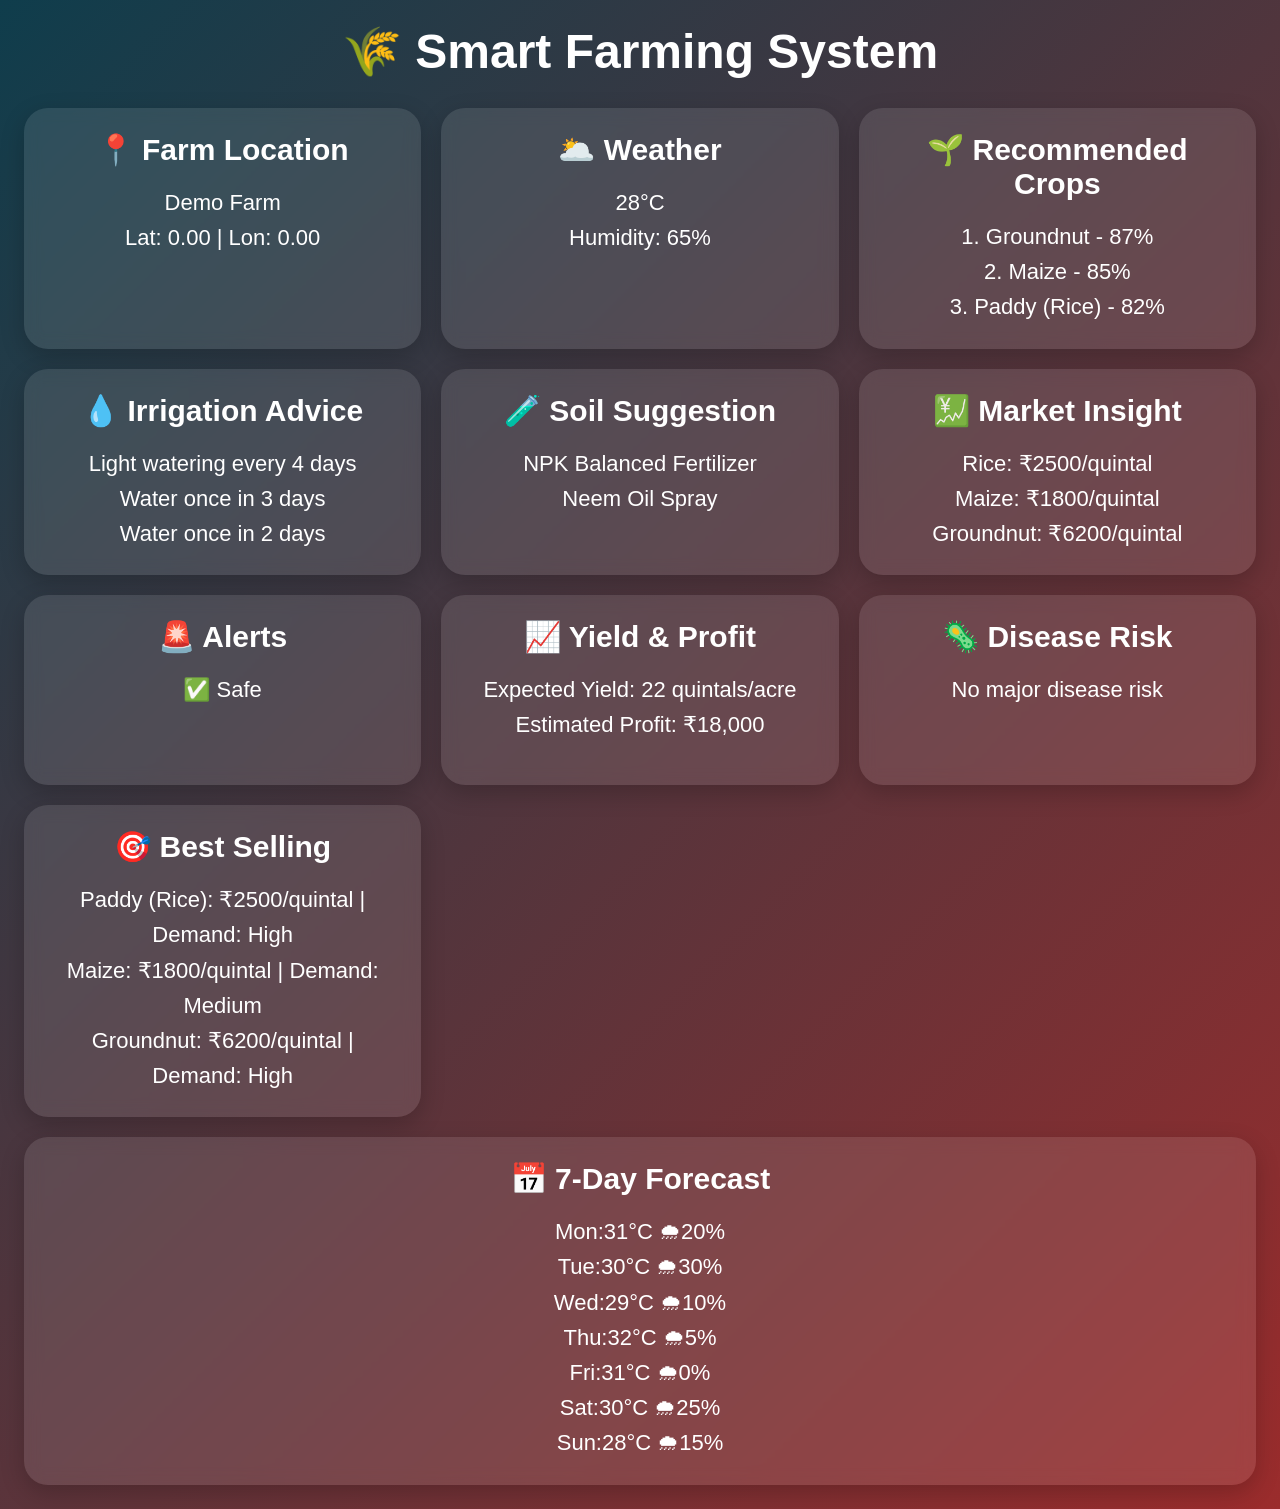
==== dashboard.html @ 463a54d7 "Add files via upload" ====
<!DOCTYPE html>
<html lang="en">
<head>
  <meta charset="UTF-8" />
  <meta name="viewport" content="width=device-width, initial-scale=1.0" />
  <title>Smart Farming Dashboard</title>
  <link rel="stylesheet" href="style.css" />
</head>
<body>
  <div class="wrap">
    <div class="top"><h1>🌾 Smart Farming System</h1></div>
    <div class="grid">
      <div class="card"><h2>📍 Farm Location</h2><p id="location">Detecting...</p></div>
      <div class="card"><h2>🌥️ Weather</h2><p id="weather">Loading...</p></div>
      <div class="card"><h2>🌱 Recommended Crops</h2><p id="crop">Calculating...</p></div>
      <div class="card"><h2>💧 Irrigation Advice</h2><p id="irrigation">Waiting...</p></div>
      <div class="card"><h2>🧪 Soil Suggestion</h2><p id="soil"></p></div>
      <div class="card"><h2>💹 Market Insight</h2><p id="market"></p></div>
      <div class="card"><h2>🚨 Alerts</h2><p id="alerts"></p></div>
      <div class="card"><h2>📈 Yield & Profit</h2><p id="yield"></p></div>
      <div class="card"><h2>🦠 Disease Risk</h2><p id="disease"></p></div>
      <div class="card"><h2>🎯 Best Selling</h2><p id="bestSell"></p></div>
      <div class="card full"><h2>📅 7-Day Forecast</h2><p id="forecast">Loading...</p></div>
    </div>
  </div>

  <script src="data.js"></script>
  <script src="script.js"></script>
</body>
</html>
---- style.css ----
*{box-sizing:border-box}
body{margin:0;font-family:Arial,sans-serif;color:#fff;background:linear-gradient(135deg,#0f3d4c,#9b2c2c);min-height:100vh}
.wrap{padding:24px;text-align:center}
.top h1{font-size:48px;margin:0}
.grid{display:grid;grid-template-columns:repeat(3,1fr);gap:20px;margin-top:28px}
.card{background:rgba(255,255,255,.1);backdrop-filter:blur(8px);border-radius:24px;padding:24px;min-height:190px;box-shadow:0 8px 24px rgba(0,0,0,.2)}
.card h2{margin:0 0 18px;font-size:30px}
.card p{font-size:22px;line-height:1.6;white-space:pre-line;margin:0}
.full{grid-column:1/-1}
.language-buttons button{margin:10px;padding:15px 30px;font-size:20px;border:none;border-radius:12px;cursor:pointer;background:#2e8b57;color:#fff;transition:0.3s}
.language-buttons button:hover{background:#3cb371}
@media(max-width:900px){.grid{grid-template-columns:1fr}}
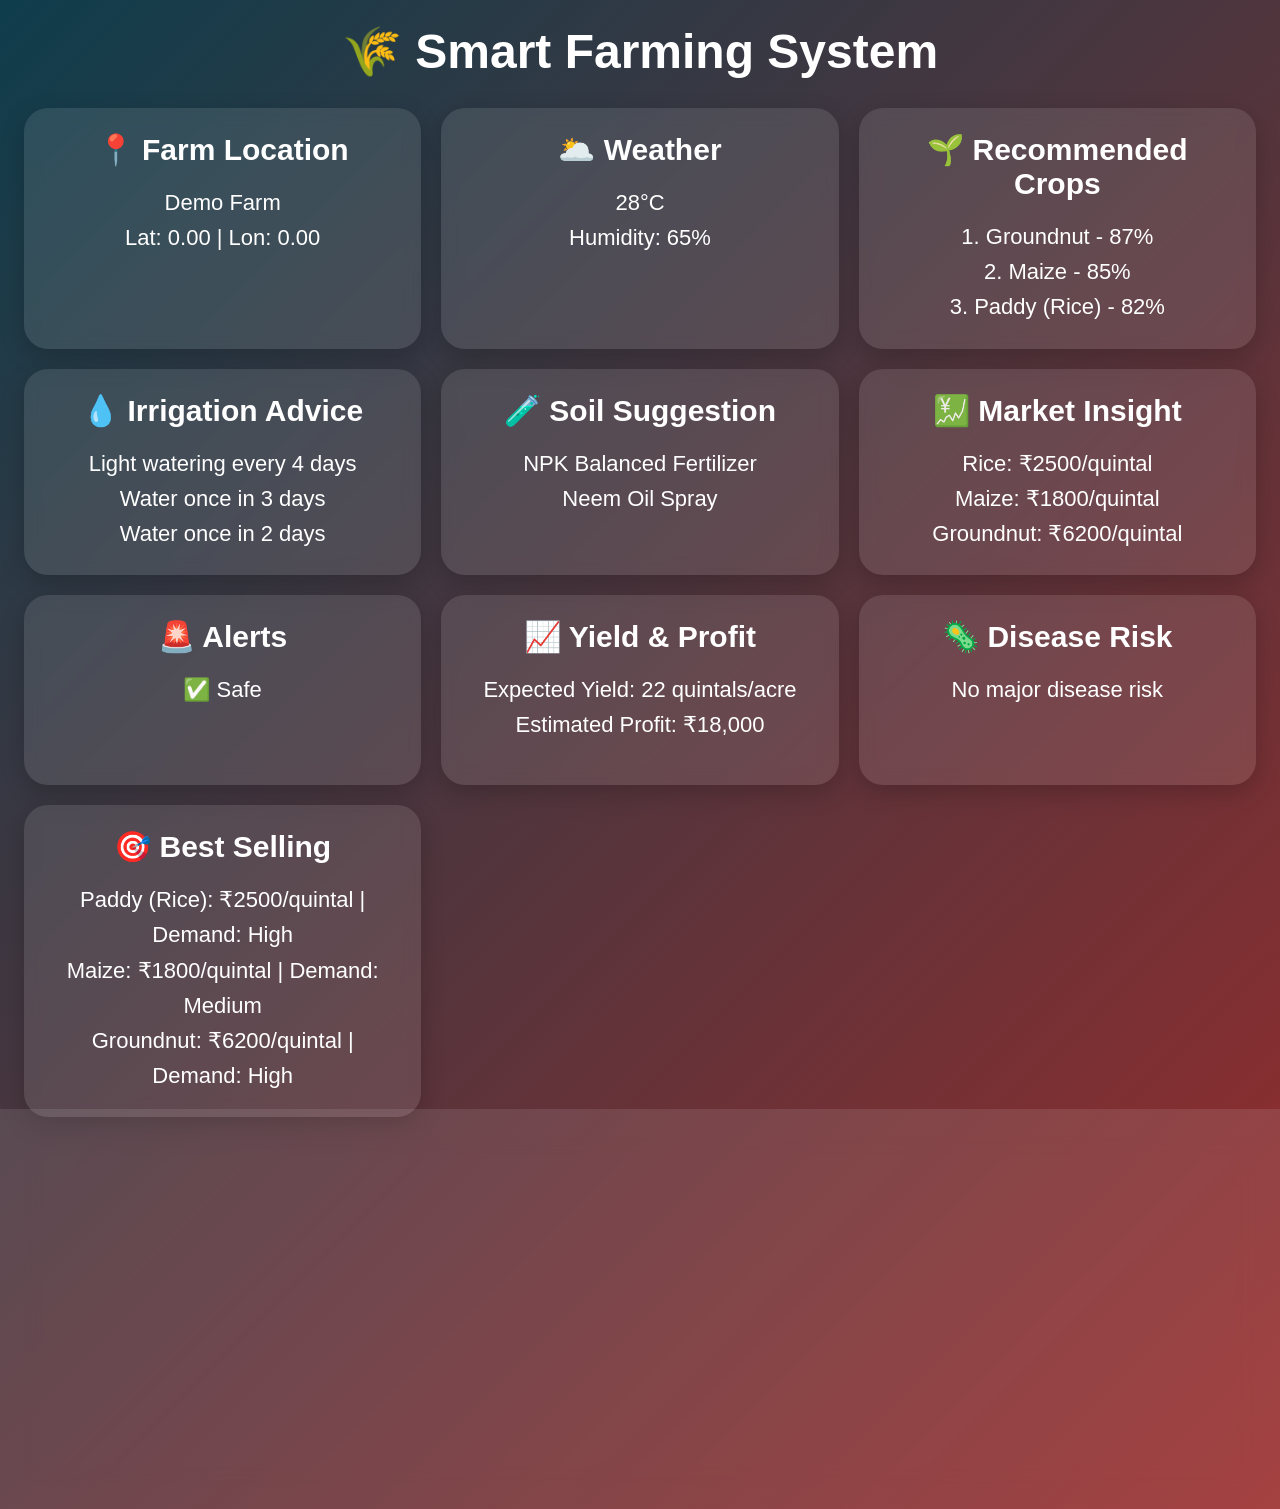
==== commit dd6970d6: "Initial commit: Smart Farming Dashboard with front page and dashboard" ====
--- a/dashboard.html
+++ b/dashboard.html
@@ -1,30 +1,30 @@
-<!DOCTYPE html>
-<html lang="en">
-<head>
-  <meta charset="UTF-8" />
-  <meta name="viewport" content="width=device-width, initial-scale=1.0" />
-  <title>Smart Farming Dashboard</title>
-  <link rel="stylesheet" href="style.css" />
-</head>
-<body>
-  <div class="wrap">
-    <div class="top"><h1>🌾 Smart Farming System</h1></div>
-    <div class="grid">
-      <div class="card"><h2>📍 Farm Location</h2><p id="location">Detecting...</p></div>
-      <div class="card"><h2>🌥️ Weather</h2><p id="weather">Loading...</p></div>
-      <div class="card"><h2>🌱 Recommended Crops</h2><p id="crop">Calculating...</p></div>
-      <div class="card"><h2>💧 Irrigation Advice</h2><p id="irrigation">Waiting...</p></div>
-      <div class="card"><h2>🧪 Soil Suggestion</h2><p id="soil"></p></div>
-      <div class="card"><h2>💹 Market Insight</h2><p id="market"></p></div>
-      <div class="card"><h2>🚨 Alerts</h2><p id="alerts"></p></div>
-      <div class="card"><h2>📈 Yield & Profit</h2><p id="yield"></p></div>
-      <div class="card"><h2>🦠 Disease Risk</h2><p id="disease"></p></div>
-      <div class="card"><h2>🎯 Best Selling</h2><p id="bestSell"></p></div>
-      <div class="card full"><h2>📅 7-Day Forecast</h2><p id="forecast">Loading...</p></div>
-    </div>
-  </div>
-
-  <script src="data.js"></script>
-  <script src="script.js"></script>
-</body>
+<!DOCTYPE html>
+<html lang="en">
+<head>
+  <meta charset="UTF-8" />
+  <meta name="viewport" content="width=device-width, initial-scale=1.0" />
+  <title>Smart Farming Dashboard</title>
+  <link rel="stylesheet" href="style.css" />
+</head>
+<body>
+  <div class="wrap">
+    <div class="top"><h1>🌾 Smart Farming System</h1></div>
+    <div class="grid">
+      <div class="card"><h2>📍 Farm Location</h2><p id="location">Detecting...</p></div>
+      <div class="card"><h2>🌥️ Weather</h2><p id="weather">Loading...</p></div>
+      <div class="card"><h2>🌱 Recommended Crops</h2><p id="crop">Calculating...</p></div>
+      <div class="card"><h2>💧 Irrigation Advice</h2><p id="irrigation">Waiting...</p></div>
+      <div class="card"><h2>🧪 Soil Suggestion</h2><p id="soil"></p></div>
+      <div class="card"><h2>💹 Market Insight</h2><p id="market"></p></div>
+      <div class="card"><h2>🚨 Alerts</h2><p id="alerts"></p></div>
+      <div class="card"><h2>📈 Yield & Profit</h2><p id="yield"></p></div>
+      <div class="card"><h2>🦠 Disease Risk</h2><p id="disease"></p></div>
+      <div class="card"><h2>🎯 Best Selling</h2><p id="bestSell"></p></div>
+      <div class="card full"><h2>📅 7-Day Forecast</h2><p id="forecast">Loading...</p></div>
+    </div>
+  </div>
+
+  <script src="data.js"></script>
+  <script src="script.js"></script>
+</body>
 </html>
--- a/style.css
+++ b/style.css
@@ -1,12 +1,12 @@
-*{box-sizing:border-box}
-body{margin:0;font-family:Arial,sans-serif;color:#fff;background:linear-gradient(135deg,#0f3d4c,#9b2c2c);min-height:100vh}
-.wrap{padding:24px;text-align:center}
-.top h1{font-size:48px;margin:0}
-.grid{display:grid;grid-template-columns:repeat(3,1fr);gap:20px;margin-top:28px}
-.card{background:rgba(255,255,255,.1);backdrop-filter:blur(8px);border-radius:24px;padding:24px;min-height:190px;box-shadow:0 8px 24px rgba(0,0,0,.2)}
-.card h2{margin:0 0 18px;font-size:30px}
-.card p{font-size:22px;line-height:1.6;white-space:pre-line;margin:0}
-.full{grid-column:1/-1}
-.language-buttons button{margin:10px;padding:15px 30px;font-size:20px;border:none;border-radius:12px;cursor:pointer;background:#2e8b57;color:#fff;transition:0.3s}
-.language-buttons button:hover{background:#3cb371}
+*{box-sizing:border-box}
+body{margin:0;font-family:Arial,sans-serif;color:#fff;background:linear-gradient(135deg,#0f3d4c,#9b2c2c);min-height:100vh}
+.wrap{padding:24px;text-align:center}
+.top h1{font-size:48px;margin:0}
+.grid{display:grid;grid-template-columns:repeat(3,1fr);gap:20px;margin-top:28px}
+.card{background:rgba(255,255,255,.1);backdrop-filter:blur(8px);border-radius:24px;padding:24px;min-height:190px;box-shadow:0 8px 24px rgba(0,0,0,.2)}
+.card h2{margin:0 0 18px;font-size:30px}
+.card p{font-size:22px;line-height:1.6;white-space:pre-line;margin:0}
+.full{grid-column:1/-1}
+.language-buttons button{margin:10px;padding:15px 30px;font-size:20px;border:none;border-radius:12px;cursor:pointer;background:#2e8b57;color:#fff;transition:0.3s}
+.language-buttons button:hover{background:#3cb371}
 @media(max-width:900px){.grid{grid-template-columns:1fr}}
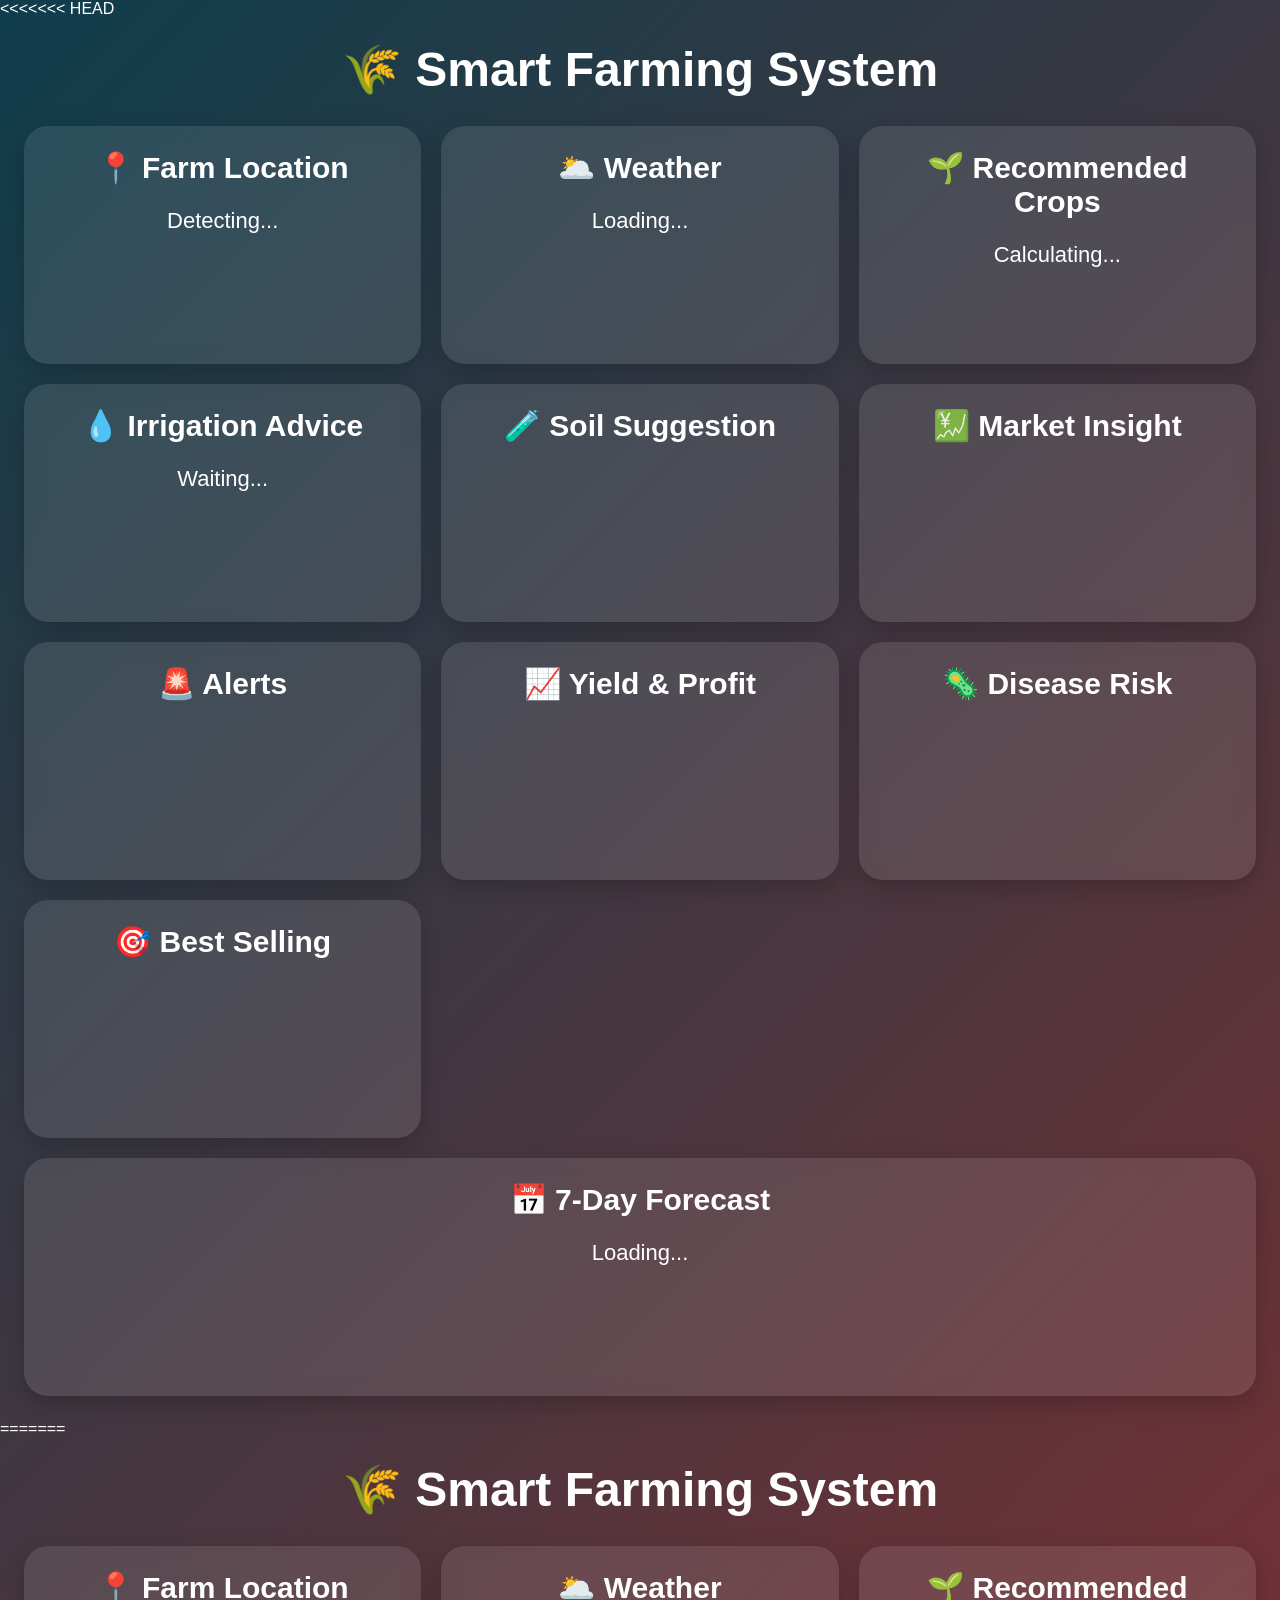
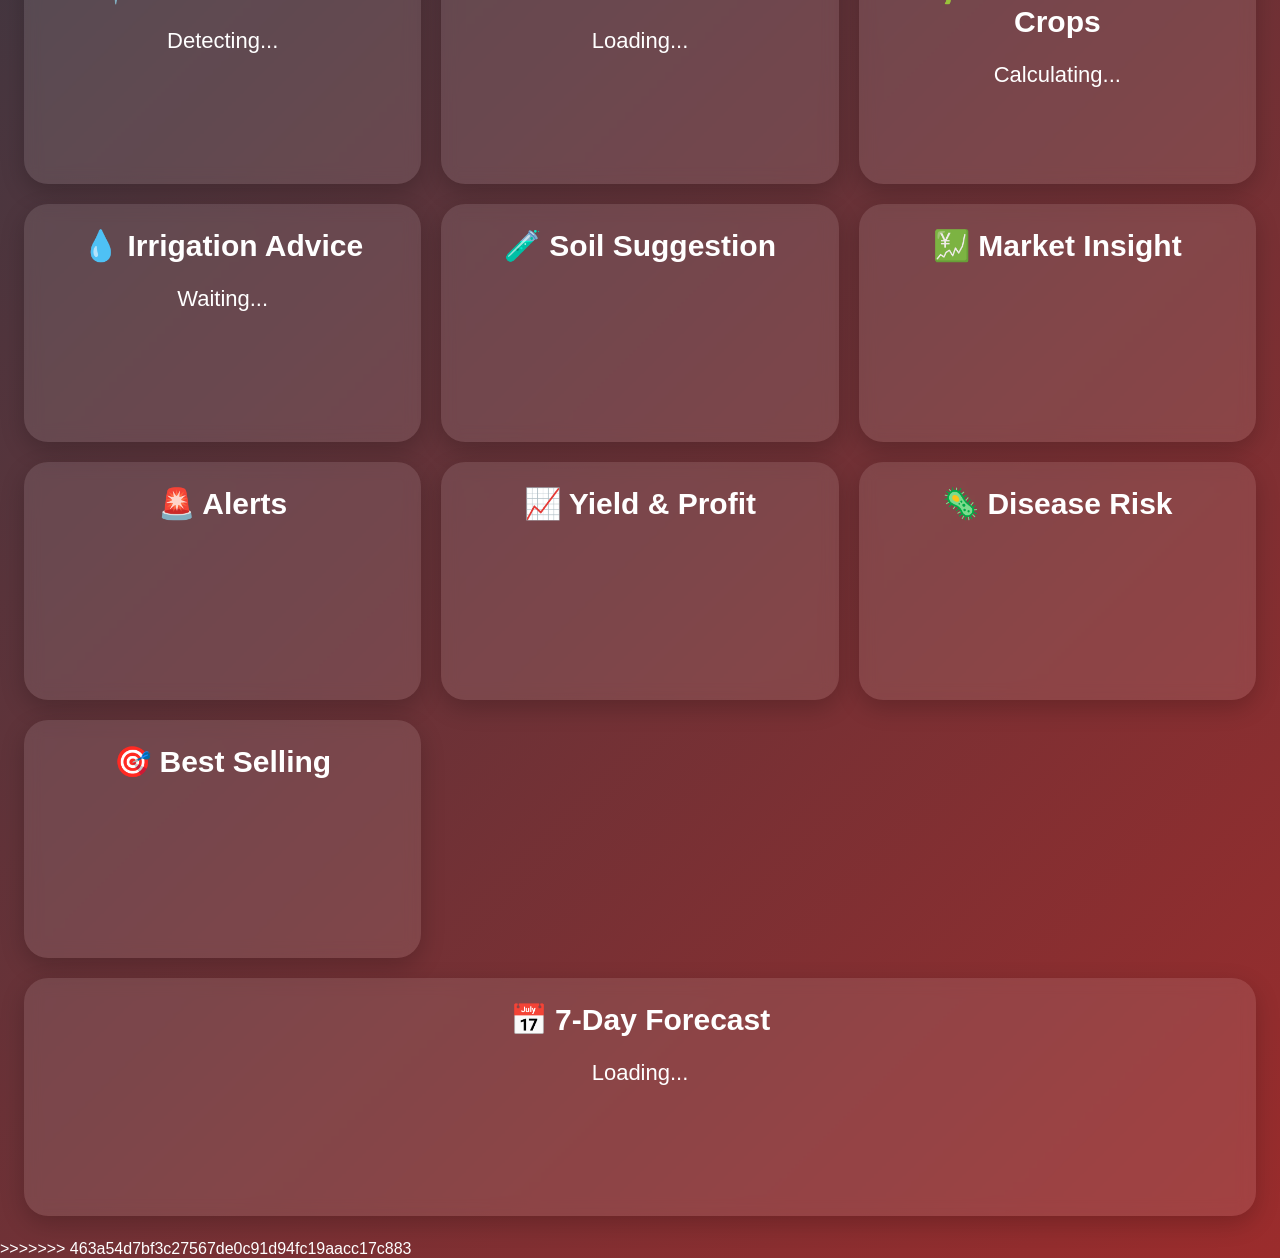
==== commit 21fe3e10: "Merge remote changes" ====
--- a/dashboard.html
+++ b/dashboard.html
@@ -1,3 +1,4 @@
+<<<<<<< HEAD
 <!DOCTYPE html>
 <html lang="en">
 <head>
@@ -27,4 +28,35 @@
   <script src="data.js"></script>
   <script src="script.js"></script>
 </body>
+=======
+<!DOCTYPE html>
+<html lang="en">
+<head>
+  <meta charset="UTF-8" />
+  <meta name="viewport" content="width=device-width, initial-scale=1.0" />
+  <title>Smart Farming Dashboard</title>
+  <link rel="stylesheet" href="style.css" />
+</head>
+<body>
+  <div class="wrap">
+    <div class="top"><h1>🌾 Smart Farming System</h1></div>
+    <div class="grid">
+      <div class="card"><h2>📍 Farm Location</h2><p id="location">Detecting...</p></div>
+      <div class="card"><h2>🌥️ Weather</h2><p id="weather">Loading...</p></div>
+      <div class="card"><h2>🌱 Recommended Crops</h2><p id="crop">Calculating...</p></div>
+      <div class="card"><h2>💧 Irrigation Advice</h2><p id="irrigation">Waiting...</p></div>
+      <div class="card"><h2>🧪 Soil Suggestion</h2><p id="soil"></p></div>
+      <div class="card"><h2>💹 Market Insight</h2><p id="market"></p></div>
+      <div class="card"><h2>🚨 Alerts</h2><p id="alerts"></p></div>
+      <div class="card"><h2>📈 Yield & Profit</h2><p id="yield"></p></div>
+      <div class="card"><h2>🦠 Disease Risk</h2><p id="disease"></p></div>
+      <div class="card"><h2>🎯 Best Selling</h2><p id="bestSell"></p></div>
+      <div class="card full"><h2>📅 7-Day Forecast</h2><p id="forecast">Loading...</p></div>
+    </div>
+  </div>
+
+  <script src="data.js"></script>
+  <script src="script.js"></script>
+</body>
+>>>>>>> 463a54d7bf3c27567de0c91d94fc19aacc17c883
 </html>
--- a/style.css
+++ b/style.css
@@ -1,3 +1,4 @@
+<<<<<<< HEAD
 *{box-sizing:border-box}
 body{margin:0;font-family:Arial,sans-serif;color:#fff;background:linear-gradient(135deg,#0f3d4c,#9b2c2c);min-height:100vh}
 .wrap{padding:24px;text-align:center}
@@ -9,4 +10,17 @@
 .full{grid-column:1/-1}
 .language-buttons button{margin:10px;padding:15px 30px;font-size:20px;border:none;border-radius:12px;cursor:pointer;background:#2e8b57;color:#fff;transition:0.3s}
 .language-buttons button:hover{background:#3cb371}
+=======
+*{box-sizing:border-box}
+body{margin:0;font-family:Arial,sans-serif;color:#fff;background:linear-gradient(135deg,#0f3d4c,#9b2c2c);min-height:100vh}
+.wrap{padding:24px;text-align:center}
+.top h1{font-size:48px;margin:0}
+.grid{display:grid;grid-template-columns:repeat(3,1fr);gap:20px;margin-top:28px}
+.card{background:rgba(255,255,255,.1);backdrop-filter:blur(8px);border-radius:24px;padding:24px;min-height:190px;box-shadow:0 8px 24px rgba(0,0,0,.2)}
+.card h2{margin:0 0 18px;font-size:30px}
+.card p{font-size:22px;line-height:1.6;white-space:pre-line;margin:0}
+.full{grid-column:1/-1}
+.language-buttons button{margin:10px;padding:15px 30px;font-size:20px;border:none;border-radius:12px;cursor:pointer;background:#2e8b57;color:#fff;transition:0.3s}
+.language-buttons button:hover{background:#3cb371}
+>>>>>>> 463a54d7bf3c27567de0c91d94fc19aacc17c883
 @media(max-width:900px){.grid{grid-template-columns:1fr}}
--- a/style.css
+++ b/style.css
@@ -1,3 +1,4 @@
+<<<<<<< HEAD
 *{box-sizing:border-box}
 body{margin:0;font-family:Arial,sans-serif;color:#fff;background:linear-gradient(135deg,#0f3d4c,#9b2c2c);min-height:100vh}
 .wrap{padding:24px;text-align:center}
@@ -9,4 +10,17 @@
 .full{grid-column:1/-1}
 .language-buttons button{margin:10px;padding:15px 30px;font-size:20px;border:none;border-radius:12px;cursor:pointer;background:#2e8b57;color:#fff;transition:0.3s}
 .language-buttons button:hover{background:#3cb371}
+=======
+*{box-sizing:border-box}
+body{margin:0;font-family:Arial,sans-serif;color:#fff;background:linear-gradient(135deg,#0f3d4c,#9b2c2c);min-height:100vh}
+.wrap{padding:24px;text-align:center}
+.top h1{font-size:48px;margin:0}
+.grid{display:grid;grid-template-columns:repeat(3,1fr);gap:20px;margin-top:28px}
+.card{background:rgba(255,255,255,.1);backdrop-filter:blur(8px);border-radius:24px;padding:24px;min-height:190px;box-shadow:0 8px 24px rgba(0,0,0,.2)}
+.card h2{margin:0 0 18px;font-size:30px}
+.card p{font-size:22px;line-height:1.6;white-space:pre-line;margin:0}
+.full{grid-column:1/-1}
+.language-buttons button{margin:10px;padding:15px 30px;font-size:20px;border:none;border-radius:12px;cursor:pointer;background:#2e8b57;color:#fff;transition:0.3s}
+.language-buttons button:hover{background:#3cb371}
+>>>>>>> 463a54d7bf3c27567de0c91d94fc19aacc17c883
 @media(max-width:900px){.grid{grid-template-columns:1fr}}
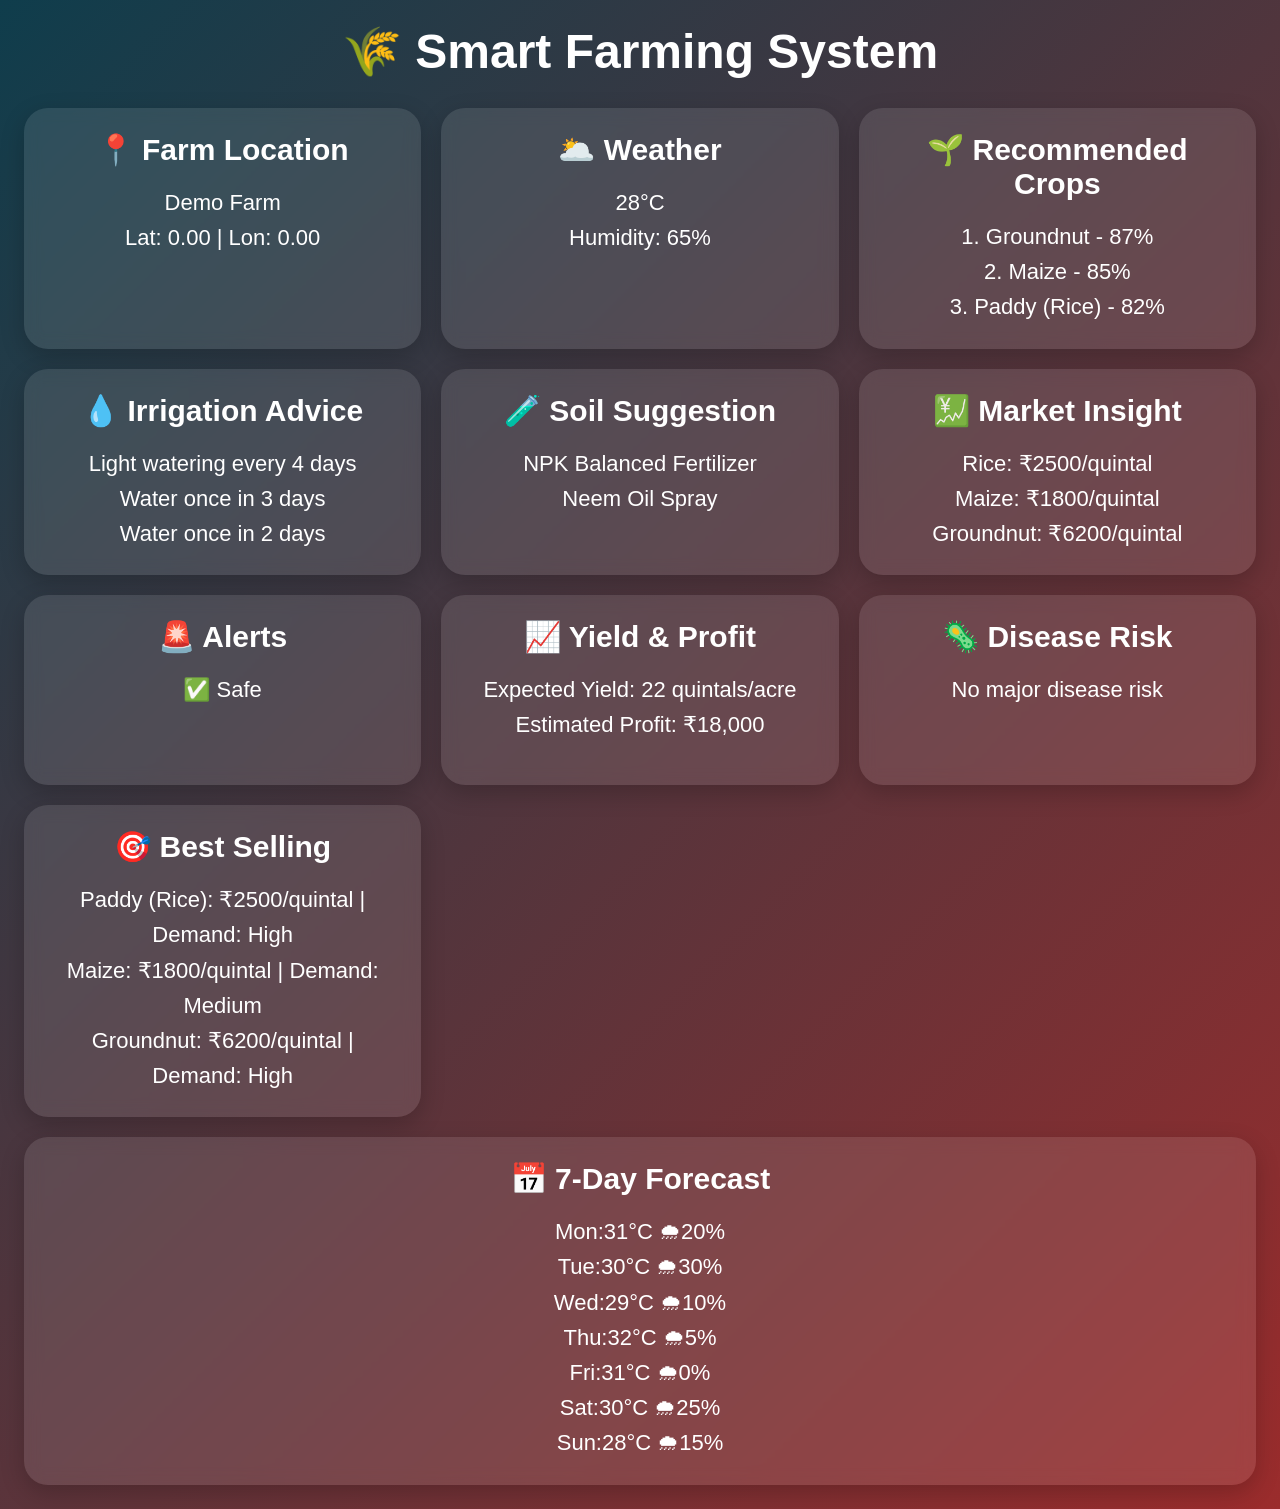
==== commit 3d11152f: "Fixed location bug and improved dashboard" ====
--- a/dashboard.html
+++ b/dashboard.html
@@ -1,4 +1,3 @@
-<<<<<<< HEAD
 <!DOCTYPE html>
 <html lang="en">
 <head>
@@ -28,35 +27,3 @@
   <script src="data.js"></script>
   <script src="script.js"></script>
 </body>
-=======
-<!DOCTYPE html>
-<html lang="en">
-<head>
-  <meta charset="UTF-8" />
-  <meta name="viewport" content="width=device-width, initial-scale=1.0" />
-  <title>Smart Farming Dashboard</title>
-  <link rel="stylesheet" href="style.css" />
-</head>
-<body>
-  <div class="wrap">
-    <div class="top"><h1>🌾 Smart Farming System</h1></div>
-    <div class="grid">
-      <div class="card"><h2>📍 Farm Location</h2><p id="location">Detecting...</p></div>
-      <div class="card"><h2>🌥️ Weather</h2><p id="weather">Loading...</p></div>
-      <div class="card"><h2>🌱 Recommended Crops</h2><p id="crop">Calculating...</p></div>
-      <div class="card"><h2>💧 Irrigation Advice</h2><p id="irrigation">Waiting...</p></div>
-      <div class="card"><h2>🧪 Soil Suggestion</h2><p id="soil"></p></div>
-      <div class="card"><h2>💹 Market Insight</h2><p id="market"></p></div>
-      <div class="card"><h2>🚨 Alerts</h2><p id="alerts"></p></div>
-      <div class="card"><h2>📈 Yield & Profit</h2><p id="yield"></p></div>
-      <div class="card"><h2>🦠 Disease Risk</h2><p id="disease"></p></div>
-      <div class="card"><h2>🎯 Best Selling</h2><p id="bestSell"></p></div>
-      <div class="card full"><h2>📅 7-Day Forecast</h2><p id="forecast">Loading...</p></div>
-    </div>
-  </div>
-
-  <script src="data.js"></script>
-  <script src="script.js"></script>
-</body>
->>>>>>> 463a54d7bf3c27567de0c91d94fc19aacc17c883
-</html>
--- a/style.css
+++ b/style.css
@@ -1,4 +1,4 @@
-<<<<<<< HEAD
+
 *{box-sizing:border-box}
 body{margin:0;font-family:Arial,sans-serif;color:#fff;background:linear-gradient(135deg,#0f3d4c,#9b2c2c);min-height:100vh}
 .wrap{padding:24px;text-align:center}
@@ -10,17 +10,4 @@
 .full{grid-column:1/-1}
 .language-buttons button{margin:10px;padding:15px 30px;font-size:20px;border:none;border-radius:12px;cursor:pointer;background:#2e8b57;color:#fff;transition:0.3s}
 .language-buttons button:hover{background:#3cb371}
-=======
-*{box-sizing:border-box}
-body{margin:0;font-family:Arial,sans-serif;color:#fff;background:linear-gradient(135deg,#0f3d4c,#9b2c2c);min-height:100vh}
-.wrap{padding:24px;text-align:center}
-.top h1{font-size:48px;margin:0}
-.grid{display:grid;grid-template-columns:repeat(3,1fr);gap:20px;margin-top:28px}
-.card{background:rgba(255,255,255,.1);backdrop-filter:blur(8px);border-radius:24px;padding:24px;min-height:190px;box-shadow:0 8px 24px rgba(0,0,0,.2)}
-.card h2{margin:0 0 18px;font-size:30px}
-.card p{font-size:22px;line-height:1.6;white-space:pre-line;margin:0}
-.full{grid-column:1/-1}
-.language-buttons button{margin:10px;padding:15px 30px;font-size:20px;border:none;border-radius:12px;cursor:pointer;background:#2e8b57;color:#fff;transition:0.3s}
-.language-buttons button:hover{background:#3cb371}
->>>>>>> 463a54d7bf3c27567de0c91d94fc19aacc17c883
 @media(max-width:900px){.grid{grid-template-columns:1fr}}
